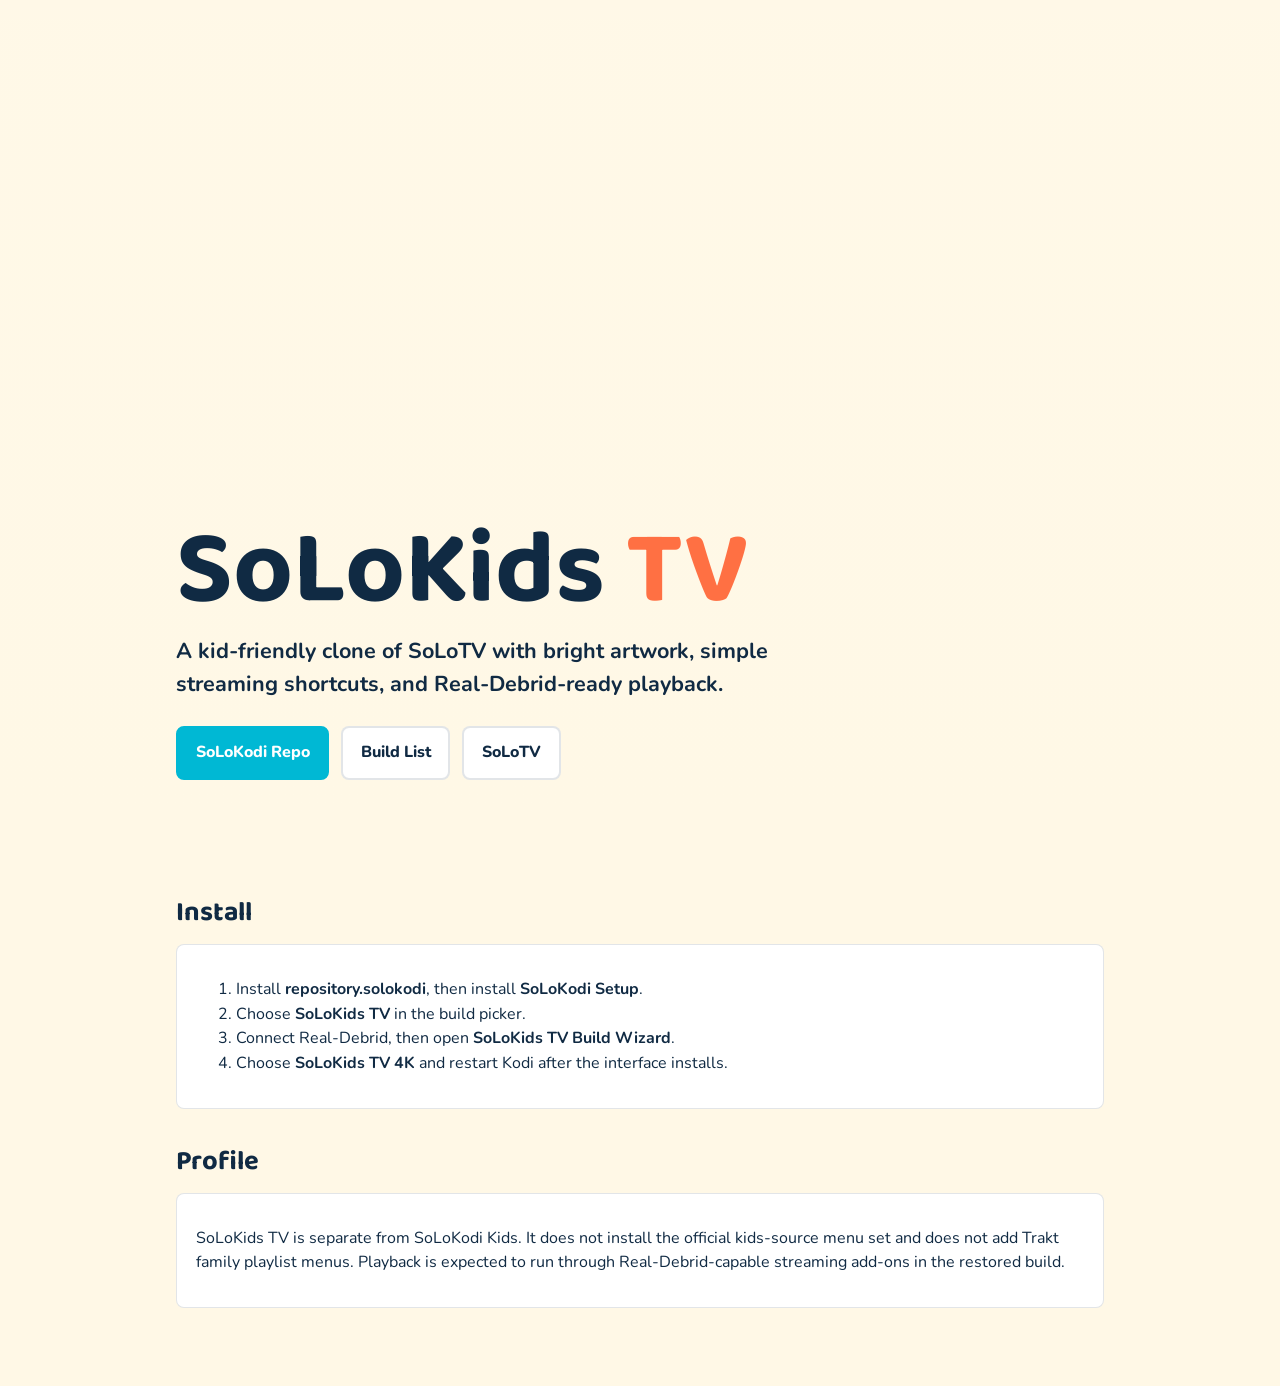
==== public/solokids-tv/index.html @ 9171dd69 "Add SoLoKids TV kid-friendly clone" ====
<!doctype html>
<html lang="en">
  <head>
    <meta charset="utf-8">
    <meta name="viewport" content="width=device-width, initial-scale=1">
    <title>SoLoKids TV - SoLoKodi Streaming Build</title>
    <meta name="description" content="Kid-friendly SoLoTV clone for Kodi with Real-Debrid-ready playback and SoLoKids TV artwork.">
    <link rel="preconnect" href="https://fonts.googleapis.com">
    <link rel="preconnect" href="https://fonts.gstatic.com" crossorigin>
    <link href="https://fonts.googleapis.com/css2?family=Baloo+2:wght@700;800&family=Nunito:wght@500;700&display=swap" rel="stylesheet">
    <style>
      :root { --aqua: #00b8d4; --orange: #ff7043; --purple: #7e57c2; --ink: #102a43; --paper: #fff8e6; }
      * { box-sizing: border-box; }
      body { margin: 0; min-height: 100vh; font-family: Nunito, system-ui, sans-serif; background: #fff8e6; color: var(--ink); line-height: 1.55; }
      .hero { min-height: 92vh; display: grid; align-items: end; background-image: linear-gradient(180deg, rgba(255,255,255,.05), rgba(255,248,230,.94)), url("/solokids-tv/cards/solokids-tv.png"); background-size: cover; background-position: center; }
      .wrap { width: min(58rem, calc(100% - 2rem)); margin: 0 auto; padding: 2rem 0 3rem; }
      h1 { font-family: "Baloo 2", system-ui, sans-serif; font-size: clamp(3rem, 10vw, 6.5rem); line-height: .9; margin: 0; color: var(--ink); }
      h1 span { color: var(--orange); }
      .lede { max-width: 42rem; font-size: clamp(1.1rem, 2.2vw, 1.35rem); font-weight: 700; margin: 1rem 0 1.5rem; }
      .actions { display: flex; flex-wrap: wrap; gap: .75rem; }
      .button { display: inline-block; border-radius: 8px; padding: .8rem 1.1rem; font-weight: 800; text-decoration: none; color: var(--ink); background: #fff; border: 2px solid rgba(16,42,67,.12); }
      .button.primary { background: var(--aqua); border-color: var(--aqua); color: #fff; }
      main { width: min(58rem, calc(100% - 2rem)); margin: 0 auto; padding: 2rem 0 4rem; }
      section { margin-top: 2rem; }
      h2 { font-family: "Baloo 2", system-ui, sans-serif; font-size: 1.7rem; margin-bottom: .6rem; }
      article { background: #fff; border: 1px solid rgba(16,42,67,.12); border-radius: 8px; padding: 1rem 1.2rem; margin-bottom: .85rem; }
      a { color: #006d7e; }
      code { background: rgba(0,184,212,.12); padding: .1rem .25rem; border-radius: 4px; }
    </style>
  </head>
  <body>
    <header class="hero">
      <div class="wrap">
        <h1>SoLoKids <span>TV</span></h1>
        <p class="lede">A kid-friendly clone of SoLoTV with bright artwork, simple streaming shortcuts, and Real-Debrid-ready playback.</p>
        <div class="actions">
          <a class="button primary" href="/solokodi/repository.solokodi-0.5.0.zip">SoLoKodi Repo</a>
          <a class="button" href="/solokids-tv/builds.xml">Build List</a>
          <a class="button" href="/solotv/">SoLoTV</a>
        </div>
      </div>
    </header>
    <main>
      <section>
        <h2>Install</h2>
        <article>
          <ol>
            <li>Install <strong>repository.solokodi</strong>, then install <strong>SoLoKodi Setup</strong>.</li>
            <li>Choose <strong>SoLoKids TV</strong> in the build picker.</li>
            <li>Connect Real-Debrid, then open <strong>SoLoKids TV Build Wizard</strong>.</li>
            <li>Choose <strong>SoLoKids TV 4K</strong> and restart Kodi after the interface installs.</li>
          </ol>
        </article>
      </section>
      <section>
        <h2>Profile</h2>
        <article>
          <p>SoLoKids TV is separate from SoLoKodi Kids. It does not install the official kids-source menu set and does not add Trakt family playlist menus. Playback is expected to run through Real-Debrid-capable streaming add-ons in the restored build.</p>
        </article>
      </section>
    </main>
  </body>
</html>
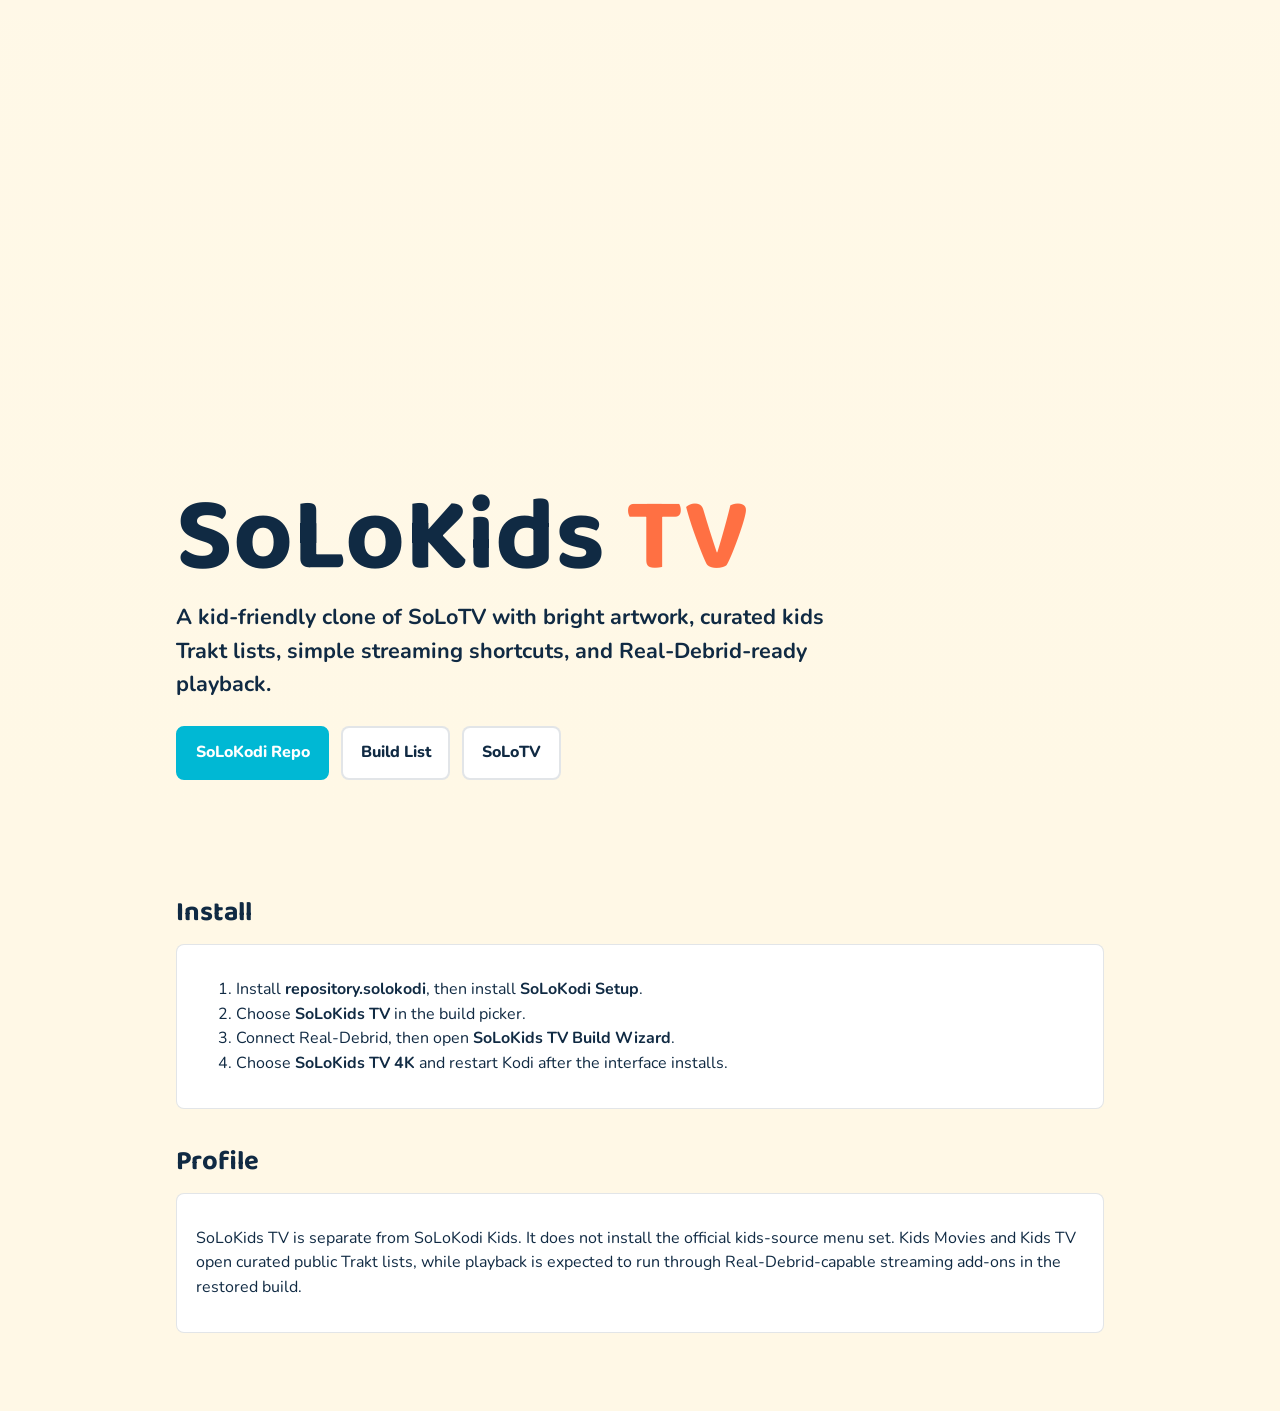
==== commit 0c306219: "Update SoLoKids TV to version 1.0.1 with curated Trakt lists and enhanced setup process - Bumped SoL" ====
--- a/public/solokids-tv/index.html
+++ b/public/solokids-tv/index.html
@@ -4,7 +4,7 @@
     <meta charset="utf-8">
     <meta name="viewport" content="width=device-width, initial-scale=1">
     <title>SoLoKids TV - SoLoKodi Streaming Build</title>
-    <meta name="description" content="Kid-friendly SoLoTV clone for Kodi with Real-Debrid-ready playback and SoLoKids TV artwork.">
+    <meta name="description" content="Kid-friendly SoLoTV clone for Kodi with curated kids Trakt lists, Real-Debrid-ready playback, and SoLoKids TV artwork.">
     <link rel="preconnect" href="https://fonts.googleapis.com">
     <link rel="preconnect" href="https://fonts.gstatic.com" crossorigin>
     <link href="https://fonts.googleapis.com/css2?family=Baloo+2:wght@700;800&family=Nunito:wght@500;700&display=swap" rel="stylesheet">
@@ -32,7 +32,7 @@
     <header class="hero">
       <div class="wrap">
         <h1>SoLoKids <span>TV</span></h1>
-        <p class="lede">A kid-friendly clone of SoLoTV with bright artwork, simple streaming shortcuts, and Real-Debrid-ready playback.</p>
+        <p class="lede">A kid-friendly clone of SoLoTV with bright artwork, curated kids Trakt lists, simple streaming shortcuts, and Real-Debrid-ready playback.</p>
         <div class="actions">
           <a class="button primary" href="/solokodi/repository.solokodi-0.5.0.zip">SoLoKodi Repo</a>
           <a class="button" href="/solokids-tv/builds.xml">Build List</a>
@@ -55,7 +55,7 @@
       <section>
         <h2>Profile</h2>
         <article>
-          <p>SoLoKids TV is separate from SoLoKodi Kids. It does not install the official kids-source menu set and does not add Trakt family playlist menus. Playback is expected to run through Real-Debrid-capable streaming add-ons in the restored build.</p>
+          <p>SoLoKids TV is separate from SoLoKodi Kids. It does not install the official kids-source menu set. Kids Movies and Kids TV open curated public Trakt lists, while playback is expected to run through Real-Debrid-capable streaming add-ons in the restored build.</p>
         </article>
       </section>
     </main>
